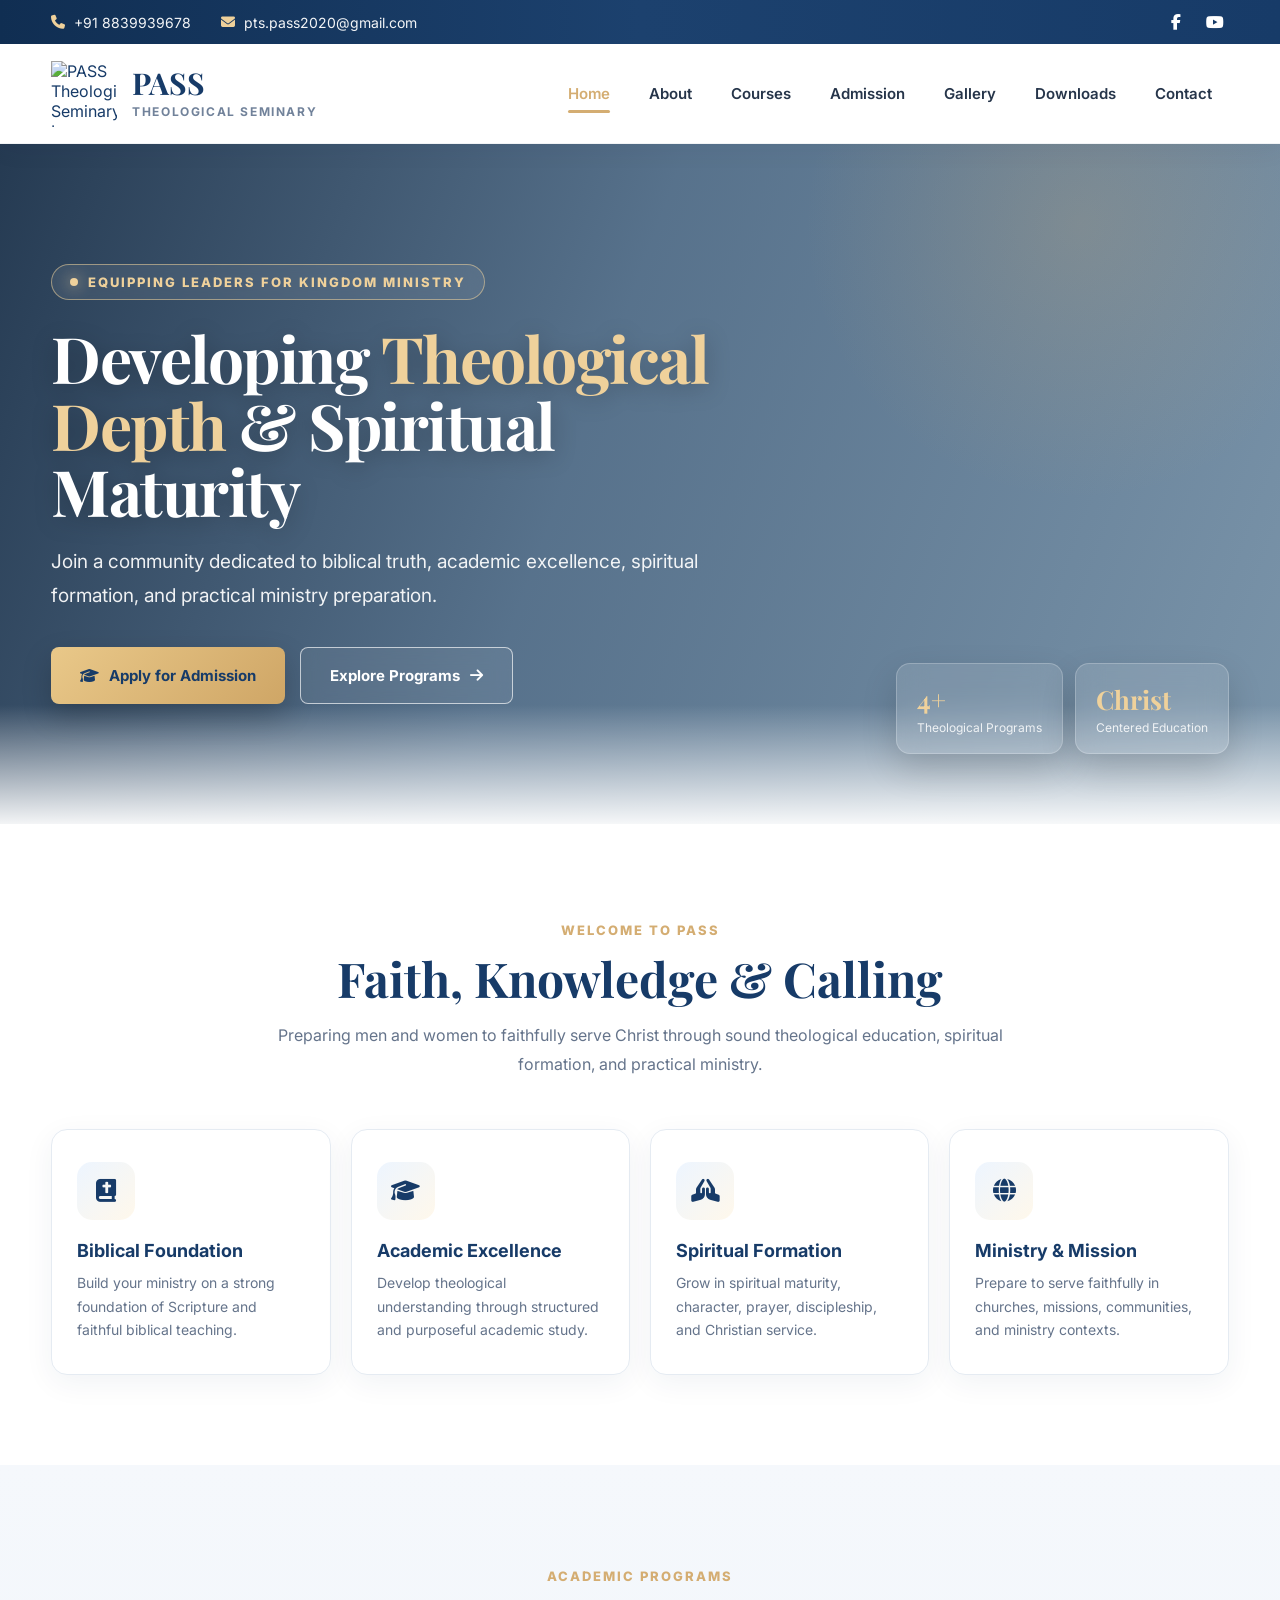
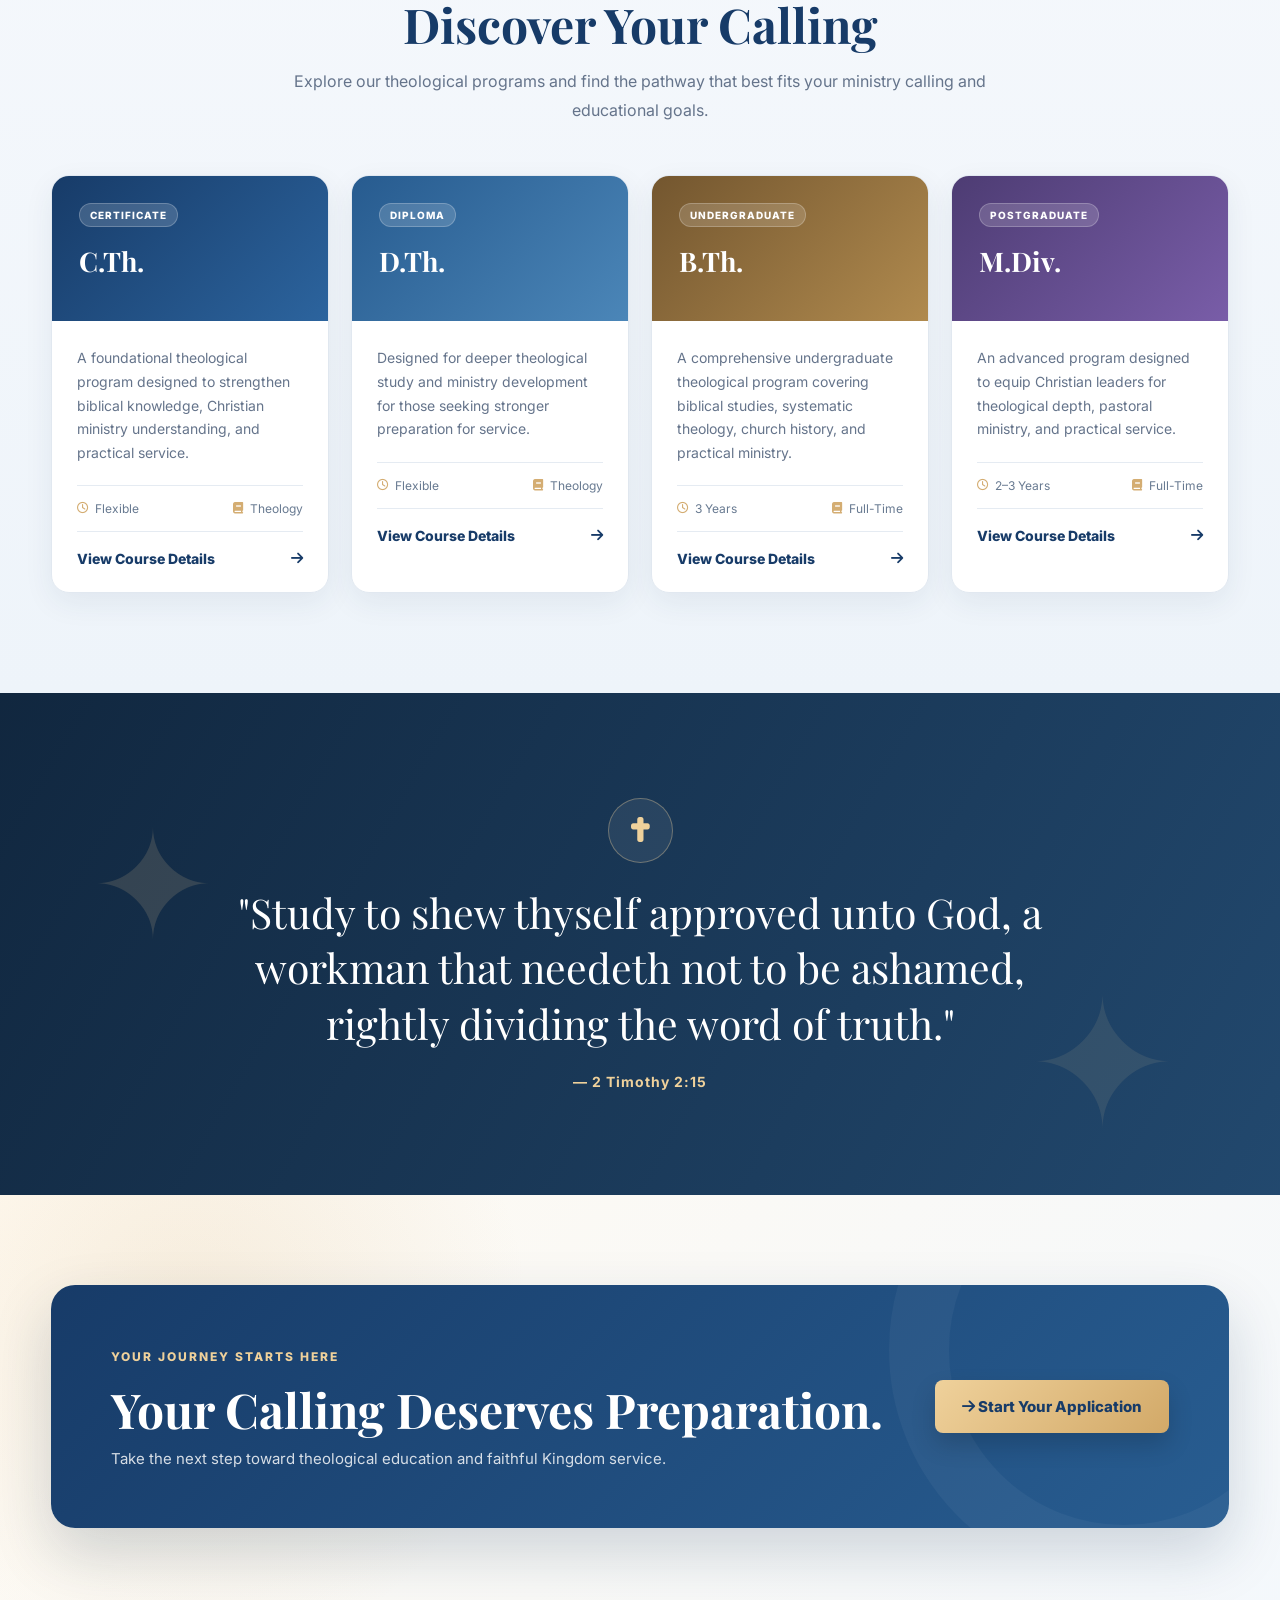
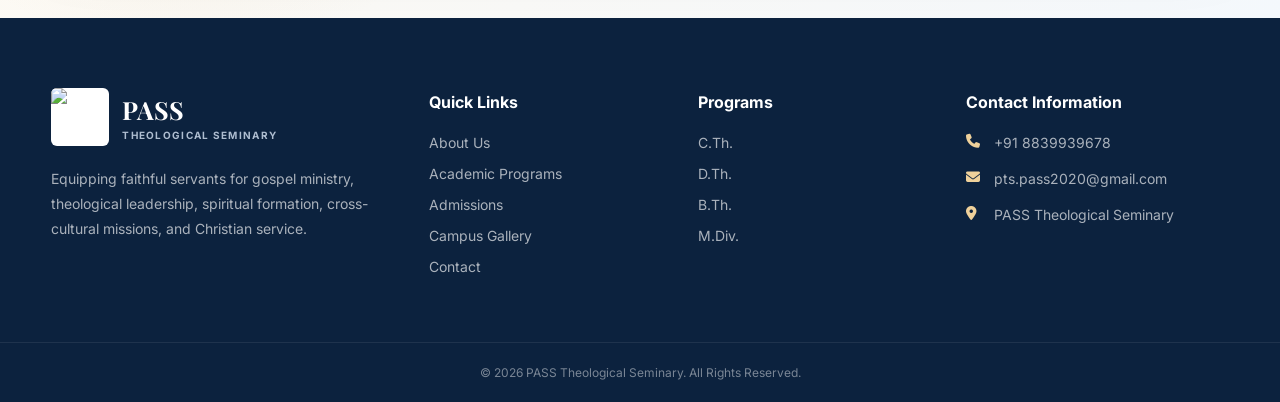
==== index.html @ 5b088f4e "Update print statement from 'Hello' to 'Goodbye'" ====
<!DOCTYPE html>
<html lang="en">
<head>
    <meta charset="UTF-8">
    <meta name="viewport" content="width=device-width, initial-scale=1.0">

    <title>PASS Theological Seminary | Equipping Leaders for Kingdom Ministry</title>

    <meta name="description"
          content="PASS Theological Seminary - Equipping faithful servants for gospel ministry, theological leadership, missions, and spiritual formation.">

    <!-- Google Fonts -->
    <link rel="preconnect" href="https://fonts.googleapis.com">
    <link rel="preconnect" href="https://fonts.gstatic.com" crossorigin>

    <link href="https://fonts.googleapis.com/css2?family=Inter:wght@300;400;500;600;700;800&family=Playfair+Display:wght@500;600;700&display=swap"
          rel="stylesheet">

    <!-- Font Awesome -->
    <link rel="stylesheet"
          href="https://cdnjs.cloudflare.com/ajax/libs/font-awesome/6.5.2/css/all.min.css">

    <!-- AOS -->
    <link rel="stylesheet"
          href="https://unpkg.com/aos@2.3.1/dist/aos.css">

    <!-- Existing CSS -->
    <link rel="stylesheet" href="css/style.css">

    <style>

        /* =========================================================
           PASS THEOLOGICAL SEMINARY
           MODERN HOMEPAGE
        ========================================================= */

        :root {
            --navy: #173b68;
            --navy-dark: #0b2342;
            --blue: #245b96;
            --blue-light: #4d8fd1;
            --gold: #d4ad72;
            --gold-light: #efd19b;
            --cream: #fffaf1;
            --white: #ffffff;
            --text: #24344d;
            --muted: #65748b;
            --light: #f5f8fc;
            --border: #e5ebf2;
            --shadow: 0 15px 45px rgba(18, 45, 76, 0.10);
            --transition: all 0.35s ease;
        }

        * {
            box-sizing: border-box;
        }

        html {
            scroll-behavior: smooth;
        }

        body {
            margin: 0;
            font-family: 'Inter', sans-serif;
            color: var(--text);
            background: #ffffff;
            overflow-x: hidden;
        }

        a {
            text-decoration: none;
        }

        img {
            max-width: 100%;
        }

        /* =========================================================
           TOP BAR
        ========================================================= */

        .pass-topbar {
            background:
                linear-gradient(90deg,
                    #102e52,
                    #1c416e,
                    #173b68);
            color: white;
            min-height: 44px;
            display: flex;
            align-items: center;
            position: relative;
            z-index: 1001;
        }

        .pass-topbar-inner {
            max-width: 1380px;
            width: 92%;
            margin: auto;
            display: flex;
            align-items: center;
            justify-content: space-between;
        }

        .pass-contact-info {
            display: flex;
            align-items: center;
            gap: 30px;
            font-size: 14px;
        }

        .pass-contact-item {
            display: flex;
            align-items: center;
            gap: 9px;
            color: rgba(255,255,255,0.95);
        }

        .pass-contact-item i {
            color: var(--gold-light);
        }

        .pass-top-social {
            display: flex;
            gap: 12px;
        }

        .pass-top-social a {
            width: 27px;
            height: 27px;
            display: flex;
            align-items: center;
            justify-content: center;
            color: white;
            border-radius: 50%;
            transition: var(--transition);
        }

        .pass-top-social a:hover {
            background: rgba(255,255,255,0.15);
            color: var(--gold-light);
            transform: translateY(-2px);
        }

        /* =========================================================
           MAIN HEADER
        ========================================================= */

        .pass-header {
            height: 100px;
            background: rgba(255,255,255,0.97);
            position: sticky;
            top: 0;
            z-index: 1000;
            border-bottom: 1px solid rgba(20,50,80,0.06);
            box-shadow: 0 5px 25px rgba(20,40,70,0.06);
            backdrop-filter: blur(15px);
        }

        .pass-header-inner {
            max-width: 1380px;
            width: 92%;
            height: 100%;
            margin: auto;

            display: flex;
            align-items: center;
            justify-content: space-between;
        }

        /* LOGO */

        .pass-logo {
            display: flex;
            align-items: center;
            gap: 15px;
            color: var(--navy);
        }

        .pass-logo-img {
            width: 66px;
            height: 66px;
            object-fit: contain;
        }

        .pass-logo-text {
            display: flex;
            flex-direction: column;
        }

        .pass-brand {
            font-family: 'Playfair Display', serif;
            font-size: 30px;
            font-weight: 700;
            line-height: 1;
            color: var(--navy);
        }

        .pass-brand-sub {
            margin-top: 6px;
            font-size: 12px;
            font-weight: 700;
            letter-spacing: 1.6px;
            color: #71829a;
            text-transform: uppercase;
        }

        /* NAVIGATION */

        .pass-nav ul {
            list-style: none;
            padding: 0;
            margin: 0;

            display: flex;
            align-items: center;
            gap: 5px;
        }

        .pass-nav a {
            position: relative;
            display: inline-flex;
            align-items: center;
            padding: 14px 17px;

            color: #26354a;
            font-size: 15px;
            font-weight: 600;

            transition: var(--transition);
        }

        .pass-nav a::after {
            content: "";
            position: absolute;
            bottom: 4px;
            left: 17px;
            width: 0;
            height: 3px;
            border-radius: 5px;
            background: var(--gold);
            transition: var(--transition);
        }

        .pass-nav a:hover {
            color: var(--navy);
        }

        .pass-nav a:hover::after,
        .pass-nav a.active::after {
            width: calc(100% - 34px);
        }

        .pass-nav a.active {
            color: var(--gold);
        }

        /* Mobile Menu */

        .pass-menu-toggle {
            display: none;
            border: none;
            background: var(--navy);
            color: white;

            width: 44px;
            height: 44px;
            border-radius: 10px;

            font-size: 20px;
            cursor: pointer;
        }

        /* =========================================================
           HERO
        ========================================================= */

        .pass-hero {
            min-height: 680px;
            position: relative;
            overflow: hidden;

            background-image:
                linear-gradient(
                    110deg,
                    rgba(7,31,58,0.88) 0%,
                    rgba(16,54,91,0.70) 45%,
                    rgba(19,65,103,0.56) 100%
                ),
                url("https://images.unsplash.com/photo-1541339907198-e08756dedf3f?auto=format&fit=crop&w=2200&q=85");

            background-size: cover;
            background-position: center;
        }

        .pass-hero::before {
            content: "";
            position: absolute;
            width: 600px;
            height: 600px;
            border-radius: 50%;

            background:
                radial-gradient(
                    circle,
                    rgba(212,173,114,0.20),
                    transparent 65%
                );

            top: -220px;
            right: -100px;
            pointer-events: none;
        }

        .pass-hero::after {
            content: "";
            position: absolute;
            bottom: -1px;
            left: 0;
            width: 100%;
            height: 120px;

            background:
                linear-gradient(
                    to bottom,
                    transparent,
                    rgba(255,255,255,0.95)
                );

            pointer-events: none;
        }

        .pass-hero-inner {
            position: relative;
            z-index: 2;

            max-width: 1380px;
            width: 92%;
            min-height: 680px;
            margin: auto;

            display: flex;
            align-items: center;
        }

        .pass-hero-content {
            width: 720px;
            padding: 70px 0;
        }

        .pass-eyebrow {
            display: inline-flex;
            align-items: center;
            gap: 10px;

            padding: 9px 18px;

            border: 1px solid rgba(239,209,155,0.55);
            background: rgba(255,255,255,0.08);

            border-radius: 40px;

            color: var(--gold-light);
            font-size: 13px;
            font-weight: 800;
            letter-spacing: 2px;
            text-transform: uppercase;

            backdrop-filter: blur(10px);
        }

        .pass-eyebrow::before {
            content: "";
            width: 8px;
            height: 8px;
            border-radius: 50%;
            background: var(--gold-light);
            box-shadow: 0 0 15px var(--gold-light);
        }

        .pass-hero h1 {
            margin: 25px 0 20px;

            color: white;

            font-family: 'Playfair Display', serif;
            font-size: clamp(45px, 5vw, 76px);
            line-height: 1.04;
            font-weight: 700;

            letter-spacing: -1.5px;

            text-shadow:
                0 5px 25px rgba(0,0,0,0.25);
        }

        .pass-hero h1 span {
            color: var(--gold-light);
        }

        .pass-hero-description {
            max-width: 700px;

            color: rgba(255,255,255,0.92);
            font-size: 19px;
            line-height: 1.8;

            margin-bottom: 34px;
        }

        .pass-hero-buttons {
            display: flex;
            gap: 15px;
            flex-wrap: wrap;
        }

        .pass-btn {
            min-height: 57px;
            padding: 0 29px;

            display: inline-flex;
            align-items: center;
            justify-content: center;
            gap: 10px;

            border-radius: 8px;

            font-size: 15px;
            font-weight: 700;

            transition: var(--transition);
            cursor: pointer;
        }

        .pass-btn-primary {
            color: #173b68;
            background:
                linear-gradient(
                    135deg,
                    #e9c889,
                    #cfa666
                );

            box-shadow:
                0 12px 30px rgba(0,0,0,0.20);
        }

        .pass-btn-primary:hover {
            transform: translateY(-4px);
            box-shadow:
                0 17px 35px rgba(0,0,0,0.27);
        }

        .pass-btn-outline {
            color: white;
            border: 1px solid rgba(255,255,255,0.65);
            background: rgba(255,255,255,0.07);
            backdrop-filter: blur(10px);
        }

        .pass-btn-outline:hover {
            background: white;
            color: var(--navy);
            transform: translateY(-4px);
        }

        /* Floating Hero Info */

        .pass-hero-info {
            position: absolute;
            right: 0;
            bottom: 70px;

            display: flex;
            gap: 12px;
        }

        .pass-hero-stat {
            min-width: 150px;
            padding: 18px 20px;

            background: rgba(255,255,255,0.12);
            border: 1px solid rgba(255,255,255,0.22);
            border-radius: 14px;

            backdrop-filter: blur(14px);
            color: white;

            box-shadow: 0 15px 35px rgba(0,0,0,0.15);
        }

        .pass-hero-stat strong {
            display: block;
            color: var(--gold-light);
            font-family: 'Playfair Display', serif;
            font-size: 26px;
        }

        .pass-hero-stat span {
            display: block;
            margin-top: 3px;
            font-size: 12px;
            color: rgba(255,255,255,0.85);
        }

        /* =========================================================
           INTRO
        ========================================================= */

        .pass-intro {
            position: relative;
            padding: 95px 0 90px;
            background: white;
        }

        .pass-container {
            width: 92%;
            max-width: 1240px;
            margin: auto;
        }

        .pass-section-heading {
            max-width: 760px;
            margin: 0 auto 50px;
            text-align: center;
        }

        .pass-section-label {
            display: inline-block;

            margin-bottom: 13px;

            color: var(--gold);
            font-size: 13px;
            font-weight: 800;
            letter-spacing: 2px;
            text-transform: uppercase;
        }

        .pass-section-heading h2 {
            margin: 0 0 15px;

            color: var(--navy);

            font-family: 'Playfair Display', serif;
            font-size: clamp(34px, 4vw, 48px);
            line-height: 1.15;
        }

        .pass-section-heading p {
            margin: 0;

            color: var(--muted);
            font-size: 16px;
            line-height: 1.8;
        }

        .pass-intro-grid {
            display: grid;
            grid-template-columns: repeat(4, 1fr);
            gap: 20px;
        }

        .pass-feature-card {
            position: relative;
            overflow: hidden;

            padding: 32px 25px;

            background: white;
            border: 1px solid var(--border);
            border-radius: 16px;

            box-shadow: 0 8px 30px rgba(25,50,80,0.06);

            transition: var(--transition);
        }

        .pass-feature-card::before {
            content: "";
            position: absolute;
            top: 0;
            left: 0;

            width: 100%;
            height: 4px;

            background:
                linear-gradient(
                    90deg,
                    var(--gold),
                    var(--blue-light)
                );

            transform: scaleX(0);
            transform-origin: left;

            transition: var(--transition);
        }

        .pass-feature-card:hover {
            transform: translateY(-8px);
            box-shadow: var(--shadow);
        }

        .pass-feature-card:hover::before {
            transform: scaleX(1);
        }

        .pass-feature-icon {
            width: 58px;
            height: 58px;

            display: flex;
            align-items: center;
            justify-content: center;

            margin-bottom: 20px;

            border-radius: 15px;

            background:
                linear-gradient(
                    135deg,
                    #edf5ff,
                    #fff8eb
                );

            color: var(--navy);
            font-size: 23px;
        }

        .pass-feature-card h3 {
            margin: 0 0 10px;

            color: var(--navy);
            font-size: 18px;
        }

        .pass-feature-card p {
            margin: 0;

            color: var(--muted);
            font-size: 14px;
            line-height: 1.7;
        }

        /* =========================================================
           PROGRAMS
        ========================================================= */

        .pass-programs {
            padding: 100px 0;
            background:
                linear-gradient(
                    180deg,
                    #f5f8fc,
                    #eef4fa
                );
        }

        .pass-program-grid {
            display: grid;
            grid-template-columns: repeat(4, 1fr);
            gap: 22px;
        }

        .pass-program-card {
            background: white;
            border-radius: 18px;
            overflow: hidden;

            border: 1px solid #e1e8f0;

            box-shadow: 0 10px 30px rgba(25,50,80,0.07);

            transition: var(--transition);
        }

        .pass-program-card:hover {
            transform: translateY(-9px);
            box-shadow: 0 20px 45px rgba(25,50,80,0.13);
        }

        .pass-program-top {
            min-height: 145px;
            padding: 27px;

            position: relative;

            background:
                linear-gradient(
                    135deg,
                    #173b68,
                    #2c649e
                );

            color: white;
        }

        .pass-program-card:nth-child(2) .pass-program-top {
            background:
                linear-gradient(
                    135deg,
                    #275b8f,
                    #4b86b8
                );
        }

        .pass-program-card:nth-child(3) .pass-program-top {
            background:
                linear-gradient(
                    135deg,
                    #73562f,
                    #b08a4e
                );
        }

        .pass-program-card:nth-child(4) .pass-program-top {
            background:
                linear-gradient(
                    135deg,
                    #4d3c73,
                    #795da8
                );
        }

        .pass-program-badge {
            display: inline-block;

            padding: 5px 10px;

            border-radius: 20px;

            background: rgba(255,255,255,0.16);
            border: 1px solid rgba(255,255,255,0.22);

            font-size: 10px;
            font-weight: 800;
            letter-spacing: 1px;
            text-transform: uppercase;
        }

        .pass-program-top h3 {
            margin: 16px 0 0;

            color: white;
            font-family: 'Playfair Display', serif;
            font-size: 27px;
        }

        .pass-program-content {
            padding: 25px;
        }

        .pass-program-content p {
            min-height: 96px;

            margin: 0 0 20px;

            color: var(--muted);
            font-size: 14px;
            line-height: 1.7;
        }

        .pass-program-meta {
            display: flex;
            justify-content: space-between;

            padding: 15px 0;

            border-top: 1px solid var(--border);
            border-bottom: 1px solid var(--border);

            color: #687a91;
            font-size: 12px;
        }

        .pass-program-meta span {
            display: flex;
            align-items: center;
            gap: 6px;
        }

        .pass-program-meta i {
            color: var(--gold);
        }

        .pass-program-link {
            display: flex;
            align-items: center;
            justify-content: space-between;

            margin-top: 18px;

            color: var(--navy);
            font-size: 14px;
            font-weight: 800;

            transition: var(--transition);
        }

        .pass-program-link i {
            transition: var(--transition);
        }

        .pass-program-link:hover {
            color: var(--gold);
        }

        .pass-program-link:hover i {
            transform: translateX(5px);
        }

        /* =========================================================
           VERSE / MISSION
        ========================================================= */

        .pass-verse {
            position: relative;
            padding: 105px 0;

            background:
                linear-gradient(
                    120deg,
                    rgba(7,30,55,0.96),
                    rgba(20,61,101,0.94)
                );
            overflow: hidden;
        }

        .pass-verse::before {
            content: "✦";

            position: absolute;
            left: 7%;
            top: 20%;

            color: rgba(239,209,155,0.15);
            font-size: 150px;
        }

        .pass-verse::after {
            content: "✦";

            position: absolute;
            right: 8%;
            bottom: 5%;

            color: rgba(239,209,155,0.10);
            font-size: 180px;
        }

        .pass-verse-content {
            position: relative;
            z-index: 2;

            max-width: 900px;
            margin: auto;

            text-align: center;
        }

        .pass-verse-icon {
            width: 65px;
            height: 65px;

            margin: 0 auto 22px;

            display: flex;
            align-items: center;
            justify-content: center;

            border-radius: 50%;

            color: var(--gold-light);
            border: 1px solid rgba(239,209,155,0.35);
            background: rgba(255,255,255,0.07);

            font-size: 25px;
        }

        .pass-verse blockquote {
            margin: 0;

            color: white;

            font-family: 'Playfair Display', serif;
            font-size: clamp(27px, 3.2vw, 43px);
            line-height: 1.35;
        }

        .pass-verse cite {
            display: block;

            margin-top: 22px;

            color: var(--gold-light);
            font-size: 14px;
            font-style: normal;
            font-weight: 700;
            letter-spacing: 1px;
        }

        /* =========================================================
           CALL TO ACTION
        ========================================================= */

        .pass-cta {
            padding: 90px 0;

            background:
                radial-gradient(
                    circle at 15% 30%,
                    rgba(212,173,114,0.18),
                    transparent 30%
                ),
                linear-gradient(
                    135deg,
                    #fffaf1,
                    #f4f8fc
                );
        }

        .pass-cta-box {
            position: relative;
            overflow: hidden;

            padding: 60px;

            display: flex;
            align-items: center;
            justify-content: space-between;
            gap: 40px;

            border-radius: 24px;

            background:
                linear-gradient(
                    135deg,
                    #173b68,
                    #285d91
                );

            box-shadow:
                0 25px 60px rgba(17,50,85,0.18);
        }

        .pass-cta-box::after {
            content: "";
            position: absolute;

            width: 350px;
            height: 350px;

            border-radius: 50%;

            right: -130px;
            top: -170px;

            border: 60px solid rgba(255,255,255,0.04);
        }

        .pass-cta-text {
            position: relative;
            z-index: 2;
        }

        .pass-cta-text small {
            color: var(--gold-light);
            font-size: 12px;
            font-weight: 800;
            letter-spacing: 2px;
            text-transform: uppercase;
        }

        .pass-cta-text h2 {
            margin: 12px 0 8px;

            color: white;

            font-family: 'Playfair Display', serif;
            font-size: clamp(32px, 4vw, 48px);
        }

        .pass-cta-text p {
            margin: 0;

            color: rgba(255,255,255,0.82);
            font-size: 15px;
        }

        .pass-cta-button {
            position: relative;
            z-index: 2;
            flex-shrink: 0;

            padding: 17px 27px;

            color: var(--navy);

            background:
                linear-gradient(
                    135deg,
                    #efd19b,
                    #d2a968
                );

            border-radius: 8px;

            font-size: 15px;
            font-weight: 800;

            box-shadow: 0 12px 25px rgba(0,0,0,0.16);

            transition: var(--transition);
        }

        .pass-cta-button:hover {
            transform: translateY(-4px);
        }

        /* =========================================================
           FOOTER
        ========================================================= */

        .pass-footer {
            background: #0c223e;
            color: rgba(255,255,255,0.72);
            padding-top: 70px;
        }

        .pass-footer-grid {
            display: grid;
            grid-template-columns: 1.5fr 1fr 1fr 1.2fr;
            gap: 50px;
            padding-bottom: 55px;
        }

        .pass-footer-logo {
            display: flex;
            align-items: center;
            gap: 13px;
            margin-bottom: 20px;
        }

        .pass-footer-logo img {
            width: 58px;
            height: 58px;
            object-fit: contain;
            background: white;
            border-radius: 6px;
        }

        .pass-footer-logo strong {
            display: block;

            color: white;

            font-family: 'Playfair Display', serif;
            font-size: 25px;
        }

        .pass-footer-logo span {
            display: block;

            margin-top: 3px;

            color: #aebdd0;
            font-size: 10px;
            font-weight: 700;
            letter-spacing: 1.3px;
            text-transform: uppercase;
        }

        .pass-footer-description {
            max-width: 390px;

            color: rgba(255,255,255,0.65);
            font-size: 14px;
            line-height: 1.8;
        }

        .pass-footer h3 {
            margin: 4px 0 20px;

            color: white;
            font-size: 16px;
        }

        .pass-footer ul {
            list-style: none;
            padding: 0;
            margin: 0;
        }

        .pass-footer li {
            margin-bottom: 11px;
        }

        .pass-footer a {
            color: rgba(255,255,255,0.65);
            font-size: 14px;
            transition: var(--transition);
        }

        .pass-footer a:hover {
            color: var(--gold-light);
            padding-left: 4px;
        }

        .pass-footer-contact p {
            display: flex;
            gap: 11px;
            margin: 0 0 15px;

            color: rgba(255,255,255,0.65);
            font-size: 14px;
            line-height: 1.5;
        }

        .pass-footer-contact i {
            width: 17px;
            color: var(--gold-light);
            margin-top: 2px;
        }

        .pass-footer-bottom {
            border-top: 1px solid rgba(255,255,255,0.08);

            padding: 22px 0;

            text-align: center;

            color: rgba(255,255,255,0.45);
            font-size: 12px;
        }

        /* =========================================================
           SCROLL TO TOP
        ========================================================= */

        .pass-scroll-top {
            position: fixed;

            right: 22px;
            bottom: 22px;

            width: 45px;
            height: 45px;

            border: none;
            border-radius: 50%;

            display: flex;
            align-items: center;
            justify-content: center;

            background: var(--navy);
            color: white;

            box-shadow: 0 10px 25px rgba(0,0,0,0.18);

            cursor: pointer;

            opacity: 0;
            visibility: hidden;

            transition: var(--transition);

            z-index: 999;
        }

        .pass-scroll-top.show {
            opacity: 1;
            visibility: visible;
        }

        .pass-scroll-top:hover {
            background: var(--gold);
            color: var(--navy);
            transform: translateY(-3px);
        }

        /* =========================================================
           RESPONSIVE
        ========================================================= */

        @media (max-width: 1100px) {

            .pass-nav a {
                padding-left: 10px;
                padding-right: 10px;
            }

            .pass-intro-grid,
            .pass-program-grid {
                grid-template-columns: repeat(2, 1fr);
            }

            .pass-hero-info {
                display: none;
            }

            .pass-footer-grid {
                grid-template-columns: repeat(2, 1fr);
            }
        }

        @media (max-width: 850px) {

            .pass-topbar {
                min-height: 38px;
            }

            .pass-contact-info {
                gap: 12px;
                font-size: 11px;
            }

            .pass-top-social {
                display: none;
            }

            .pass-header {
                height: 78px;
            }

            .pass-logo-img {
                width: 53px;
                height: 53px;
            }

            .pass-brand {
                font-size: 24px;
            }

            .pass-brand-sub {
                font-size: 9px;
                letter-spacing: 1px;
            }

            .pass-menu-toggle {
                display: flex;
                align-items: center;
                justify-content: center;
            }

            .pass-nav {
                position: absolute;
                left: 0;
                right: 0;
                top: 78px;

                background: white;

                box-shadow: 0 15px 30px rgba(0,0,0,0.10);

                display: none;
            }

            .pass-nav.open {
                display: block;
            }

            .pass-nav ul {
                flex-direction: column;
                align-items: stretch;
                padding: 10px 20px 20px;
            }

            .pass-nav a {
                display: block;
                padding: 14px;
                border-bottom: 1px solid #edf1f5;
            }

            .pass-nav a::after {
                display: none;
            }

            .pass-hero {
                min-height: 680px;
                background-position: 60% center;
            }

            .pass-hero-inner {
                min-height: 680px;
            }

            .pass-hero-content {
                width: 100%;
                padding-top: 55px;
            }

            .pass-hero h1 {
                font-size: clamp(42px, 10vw, 60px);
            }

            .pass-hero-description {
                font-size: 16px;
            }

            .pass-cta-box {
                flex-direction: column;
                align-items: flex-start;
                padding: 40px 30px;
            }
        }

        @media (max-width: 600px) {

            .pass-contact-info {
                justify-content: center;
                width: 100%;
            }

            .pass-contact-item:nth-child(2) {
                display: none;
            }

            .pass-header-inner {
                width: 90%;
            }

            .pass-logo {
                gap: 9px;
            }

            .pass-logo-img {
                width: 48px;
                height: 48px;
            }

            .pass-brand {
                font-size: 22px;
            }

            .pass-brand-sub {
                font-size: 8px;
            }

            .pass-hero {
                min-height: 700px;
            }

            .pass-hero-inner {
                min-height: 700px;
            }

            .pass-eyebrow {
                font-size: 10px;
                letter-spacing: 1.3px;
            }

            .pass-hero h1 {
                font-size: 43px;
                letter-spacing: -0.5px;
            }

            .pass-hero-description {
                font-size: 15px;
                line-height: 1.7;
            }

            .pass-hero-buttons {
                flex-direction: column;
                align-items: stretch;
            }

            .pass-btn {
                width: 100%;
            }

            .pass-intro,
            .pass-programs {
                padding: 70px 0;
            }

            .pass-intro-grid,
            .pass-program-grid {
                grid-template-columns: 1fr;
            }

            .pass-feature-card {
                padding: 27px 22px;
            }

            .pass-program-content p {
                min-height: auto;
            }

            .pass-verse {
                padding: 75px 0;
            }

            .pass-verse blockquote {
                font-size: 28px;
            }

            .pass-cta {
                padding: 60px 0;
            }

            .pass-footer {
                padding-top: 55px;
            }

            .pass-footer-grid {
                grid-template-columns: 1fr;
                gap: 35px;
            }

            .pass-footer-bottom {
                padding-left: 20px;
                padding-right: 20px;
            }
        }

    </style>
</head>

<body>

    <!-- =========================================================
         TOP CONTACT BAR
    ========================================================= -->

    <div class="pass-topbar">

        <div class="pass-topbar-inner">

            <div class="pass-contact-info">

                <div class="pass-contact-item">
                    <i class="fas fa-phone"></i>
                    <span>+91 8839939678</span>
                </div>

                <div class="pass-contact-item">
                    <i class="fas fa-envelope"></i>
                    <span>pts.pass2020@gmail.com</span>
                </div>

            </div>

            <div class="pass-top-social">

                <a href="#" aria-label="Facebook">
                    <i class="fab fa-facebook-f"></i>
                </a>

                <a href="#" aria-label="YouTube">
                    <i class="fab fa-youtube"></i>
                </a>

            </div>

        </div>

    </div>


    <!-- =========================================================
         HEADER
    ========================================================= -->

    <header class="pass-header">

        <div class="pass-header-inner">

            <a href="index.html" class="pass-logo">

                <img src="images/logo.png"
                     alt="PASS Theological Seminary Logo"
                     class="pass-logo-img">

                <div class="pass-logo-text">

                    <span class="pass-brand">
                        PASS
                    </span>

                    <span class="pass-brand-sub">
                        Theological Seminary
                    </span>

                </div>

            </a>


            <button class="pass-menu-toggle"
                    id="passMenuToggle"
                    aria-label="Open navigation menu">

                <i class="fas fa-bars"></i>

            </button>


            <nav class="pass-nav" id="passNav">

                <ul>

                    <li>
                        <a href="index.html" class="active">
                            Home
                        </a>
                    </li>

                    <li>
                        <a href="about.html">
                            About
                        </a>
                    </li>

                    <li>
                        <a href="courses.html">
                            Courses
                        </a>
                    </li>

                    <li>
                        <a href="admission.html">
                            Admission
                        </a>
                    </li>

                    <li>
                        <a href="gallery.html">
                            Gallery
                        </a>
                    </li>

                    <li>
                        <a href="downloads.html">
                            Downloads
                        </a>
                    </li>

                    <li>
                        <a href="contact.html">
                            Contact
                        </a>
                    </li>

                </ul>

            </nav>

        </div>

    </header>


    <!-- =========================================================
         HERO
    ========================================================= -->

    <section class="pass-hero">

        <div class="pass-hero-inner">

            <div class="pass-hero-content"
                 data-aos="fade-up"
                 data-aos-duration="900">

                <div class="pass-eyebrow">
                    Equipping Leaders for Kingdom Ministry
                </div>

                <h1>
                    Developing
                    <span>Theological Depth</span>
                    &amp;
                    Spiritual Maturity
                </h1>

                <p class="pass-hero-description">

                    Join a community dedicated to biblical truth,
                    academic excellence, spiritual formation,
                    and practical ministry preparation.

                </p>

                <div class="pass-hero-buttons">

                    <a href="admission.html"
                       class="pass-btn pass-btn-primary">

                        <i class="fas fa-graduation-cap"></i>

                        Apply for Admission

                    </a>


                    <a href="courses.html"
                       class="pass-btn pass-btn-outline">

                        Explore Programs

                        <i class="fas fa-arrow-right"></i>

                    </a>

                </div>

            </div>


            <!-- Hero floating information -->

            <div class="pass-hero-info">

                <div class="pass-hero-stat">

                    <strong>4+</strong>

                    <span>
                        Theological Programs
                    </span>

                </div>

                <div class="pass-hero-stat">

                    <strong>Christ</strong>

                    <span>
                        Centered Education
                    </span>

                </div>

            </div>

        </div>

    </section>


    <!-- =========================================================
         WELCOME / FEATURES
    ========================================================= -->

    <section class="pass-intro">

        <div class="pass-container">

            <div class="pass-section-heading"
                 data-aos="fade-up">

                <span class="pass-section-label">
                    Welcome to PASS
                </span>

                <h2>
                    Faith, Knowledge &amp; Calling
                </h2>

                <p>
                    Preparing men and women to faithfully serve Christ
                    through sound theological education, spiritual
                    formation, and practical ministry.
                </p>

            </div>


            <div class="pass-intro-grid">


                <!-- Feature 1 -->

                <div class="pass-feature-card"
                     data-aos="fade-up"
                     data-aos-delay="50">

                    <div class="pass-feature-icon">
                        <i class="fas fa-book-bible"></i>
                    </div>

                    <h3>
                        Biblical Foundation
                    </h3>

                    <p>
                        Build your ministry on a strong foundation
                        of Scripture and faithful biblical teaching.
                    </p>

                </div>


                <!-- Feature 2 -->

                <div class="pass-feature-card"
                     data-aos="fade-up"
                     data-aos-delay="100">

                    <div class="pass-feature-icon">
                        <i class="fas fa-graduation-cap"></i>
                    </div>

                    <h3>
                        Academic Excellence
                    </h3>

                    <p>
                        Develop theological understanding through
                        structured and purposeful academic study.
                    </p>

                </div>


                <!-- Feature 3 -->

                <div class="pass-feature-card"
                     data-aos="fade-up"
                     data-aos-delay="150">

                    <div class="pass-feature-icon">
                        <i class="fas fa-hands-praying"></i>
                    </div>

                    <h3>
                        Spiritual Formation
                    </h3>

                    <p>
                        Grow in spiritual maturity, character,
                        prayer, discipleship, and Christian service.
                    </p>

                </div>


                <!-- Feature 4 -->

                <div class="pass-feature-card"
                     data-aos="fade-up"
                     data-aos-delay="200">

                    <div class="pass-feature-icon">
                        <i class="fas fa-globe"></i>
                    </div>

                    <h3>
                        Ministry &amp; Mission
                    </h3>

                    <p>
                        Prepare to serve faithfully in churches,
                        missions, communities, and ministry contexts.
                    </p>

                </div>

            </div>

        </div>

    </section>


    <!-- =========================================================
         PROGRAMS
    ========================================================= -->

    <section class="pass-programs">

        <div class="pass-container">

            <div class="pass-section-heading"
                 data-aos="fade-up">

                <span class="pass-section-label">
                    Academic Programs
                </span>

                <h2>
                    Discover Your Calling
                </h2>

                <p>
                    Explore our theological programs and find the
                    pathway that best fits your ministry calling
                    and educational goals.
                </p>

            </div>


            <div class="pass-program-grid">


                <!-- C.Th -->

                <article class="pass-program-card"
                         data-aos="fade-up"
                         data-aos-delay="50">

                    <div class="pass-program-top">

                        <span class="pass-program-badge">
                            Certificate
                        </span>

                        <h3>
                            C.Th.
                        </h3>

                    </div>

                    <div class="pass-program-content">

                        <p>
                            A foundational theological program
                            designed to strengthen biblical knowledge,
                            Christian ministry understanding,
                            and practical service.
                        </p>

                        <div class="pass-program-meta">

                            <span>
                                <i class="far fa-clock"></i>
                                Flexible
                            </span>

                            <span>
                                <i class="fas fa-book"></i>
                                Theology
                            </span>

                        </div>

                        <a href="courses.html#cth"
                           class="pass-program-link">

                            View Course Details

                            <i class="fas fa-arrow-right"></i>

                        </a>

                    </div>

                </article>


                <!-- D.Th -->

                <article class="pass-program-card"
                         data-aos="fade-up"
                         data-aos-delay="100">

                    <div class="pass-program-top">

                        <span class="pass-program-badge">
                            Diploma
                        </span>

                        <h3>
                            D.Th.
                        </h3>

                    </div>

                    <div class="pass-program-content">

                        <p>
                            Designed for deeper theological study
                            and ministry development for those
                            seeking stronger preparation for service.
                        </p>

                        <div class="pass-program-meta">

                            <span>
                                <i class="far fa-clock"></i>
                                Flexible
                            </span>

                            <span>
                                <i class="fas fa-book"></i>
                                Theology
                            </span>

                        </div>

                        <a href="courses.html#dth"
                           class="pass-program-link">

                            View Course Details

                            <i class="fas fa-arrow-right"></i>

                        </a>

                    </div>

                </article>


                <!-- B.Th -->

                <article class="pass-program-card"
                         data-aos="fade-up"
                         data-aos-delay="150">

                    <div class="pass-program-top">

                        <span class="pass-program-badge">
                            Undergraduate
                        </span>

                        <h3>
                            B.Th.
                        </h3>

                    </div>

                    <div class="pass-program-content">

                        <p>
                            A comprehensive undergraduate theological
                            program covering biblical studies, systematic
                            theology, church history, and practical ministry.
                        </p>

                        <div class="pass-program-meta">

                            <span>
                                <i class="far fa-clock"></i>
                                3 Years
                            </span>

                            <span>
                                <i class="fas fa-book"></i>
                                Full-Time
                            </span>

                        </div>

                        <a href="courses.html#bth"
                           class="pass-program-link">

                            View Course Details

                            <i class="fas fa-arrow-right"></i>

                        </a>

                    </div>

                </article>


                <!-- M.Div -->

                <article class="pass-program-card"
                         data-aos="fade-up"
                         data-aos-delay="200">

                    <div class="pass-program-top">

                        <span class="pass-program-badge">
                            Postgraduate
                        </span>

                        <h3>
                            M.Div.
                        </h3>

                    </div>

                    <div class="pass-program-content">

                        <p>
                            An advanced program designed to equip
                            Christian leaders for theological depth,
                            pastoral ministry, and practical service.
                        </p>

                        <div class="pass-program-meta">

                            <span>
                                <i class="far fa-clock"></i>
                                2–3 Years
                            </span>

                            <span>
                                <i class="fas fa-book"></i>
                                Full-Time
                            </span>

                        </div>

                        <a href="courses.html#mdiv"
                           class="pass-program-link">

                            View Course Details

                            <i class="fas fa-arrow-right"></i>

                        </a>

                    </div>

                </article>

            </div>

        </div>

    </section>


    <!-- =========================================================
         SCRIPTURE SECTION
    ========================================================= -->

    <section class="pass-verse">

        <div class="pass-container">

            <div class="pass-verse-content"
                 data-aos="zoom-in">

                <div class="pass-verse-icon">

                    <i class="fas fa-cross"></i>

                </div>

                <blockquote>
                    "Study to shew thyself approved unto God,
                    a workman that needeth not to be ashamed,
                    rightly dividing the word of truth."
                </blockquote>

                <cite>
                    — 2 Timothy 2:15
                </cite>

            </div>

        </div>

    </section>


    <!-- =========================================================
         ADMISSION CTA
    ========================================================= -->

    <section class="pass-cta">

        <div class="pass-container">

            <div class="pass-cta-box"
                 data-aos="fade-up">

                <div class="pass-cta-text">

                    <small>
                        Your Journey Starts Here
                    </small>

                    <h2>
                        Your Calling Deserves Preparation.
                    </h2>

                    <p>
                        Take the next step toward theological education
                        and faithful Kingdom service.
                    </p>

                </div>

                <a href="admission.html"
                   class="pass-cta-button">

                    <i class="fas fa-arrow-right"></i>

                    Start Your Application

                </a>

            </div>

        </div>

    </section>


    <!-- =========================================================
         FOOTER
    ========================================================= -->

    <footer class="pass-footer">

        <div class="pass-container">

            <div class="pass-footer-grid">


                <!-- About -->

                <div>

                    <div class="pass-footer-logo">

                        <img src="images/logo.png"
                             alt="PASS Logo">

                        <div>

                            <strong>PASS</strong>

                            <span>
                                Theological Seminary
                            </span>

                        </div>

                    </div>

                    <p class="pass-footer-description">

                        Equipping faithful servants for gospel ministry,
                        theological leadership, spiritual formation,
                        cross-cultural missions, and Christian service.

                    </p>

                </div>


                <!-- Quick Links -->

                <div>

                    <h3>
                        Quick Links
                    </h3>

                    <ul>

                        <li>
                            <a href="about.html">
                                About Us
                            </a>
                        </li>

                        <li>
                            <a href="courses.html">
                                Academic Programs
                            </a>
                        </li>

                        <li>
                            <a href="admission.html">
                                Admissions
                            </a>
                        </li>

                        <li>
                            <a href="gallery.html">
                                Campus Gallery
                            </a>
                        </li>

                        <li>
                            <a href="contact.html">
                                Contact
                            </a>
                        </li>

                    </ul>

                </div>


                <!-- Programs -->

                <div>

                    <h3>
                        Programs
                    </h3>

                    <ul>

                        <li>
                            <a href="courses.html#cth">
                                C.Th.
                            </a>
                        </li>

                        <li>
                            <a href="courses.html#dth">
                                D.Th.
                            </a>
                        </li>

                        <li>
                            <a href="courses.html#bth">
                                B.Th.
                            </a>
                        </li>

                        <li>
                            <a href="courses.html#mdiv">
                                M.Div.
                            </a>
                        </li>

                    </ul>

                </div>


                <!-- Contact -->

                <div class="pass-footer-contact">

                    <h3>
                        Contact Information
                    </h3>

                    <p>
                        <i class="fas fa-phone"></i>

                        <span>
                            +91 8839939678
                        </span>
                    </p>

                    <p>
                        <i class="fas fa-envelope"></i>

                        <span>
                            pts.pass2020@gmail.com
                        </span>
                    </p>

                    <p>
                        <i class="fas fa-location-dot"></i>

                        <span>
                            PASS Theological Seminary
                        </span>
                    </p>

                </div>

            </div>

        </div>


        <div class="pass-footer-bottom">

            © 2026 PASS Theological Seminary.
            All Rights Reserved.

        </div>

    </footer>


    <!-- =========================================================
         SCROLL TOP
    ========================================================= -->

    <button class="pass-scroll-top"
            id="passScrollTop"
            aria-label="Scroll to top">

        <i class="fas fa-chevron-up"></i>

    </button>


    <!-- =========================================================
         AOS
    ========================================================= -->

    <script src="https://unpkg.com/aos@2.3.1/dist/aos.js"></script>

    <script>

        AOS.init({
            once: true,
            duration: 700,
            easing: 'ease-out-cubic'
        });

    </script>


    <!-- =========================================================
         MOBILE MENU + SCROLL
    ========================================================= -->

    <script>

        const passMenuToggle =
            document.getElementById('passMenuToggle');

        const passNav =
            document.getElementById('passNav');

        passMenuToggle.addEventListener('click', function () {

            passNav.classList.toggle('open');

            const icon =
                this.querySelector('i');

            if (passNav.classList.contains('open')) {

                icon.classList.remove('fa-bars');
                icon.classList.add('fa-xmark');

            } else {

                icon.classList.remove('fa-xmark');
                icon.classList.add('fa-bars');

            }

        });


        /* Close mobile menu after selecting a link */

        document.querySelectorAll('.pass-nav a').forEach(link => {

            link.addEventListener('click', function () {

                passNav.classList.remove('open');

                const icon =
                    passMenuToggle.querySelector('i');

                icon.classList.remove('fa-xmark');
                icon.classList.add('fa-bars');

            });

        });


        /* Scroll to top */

        const passScrollTop =
            document.getElementById('passScrollTop');

        window.addEventListener('scroll', function () {

            if (window.scrollY > 500) {

                passScrollTop.classList.add('show');

            } else {

                passScrollTop.classList.remove('show');

            }

        });


        passScrollTop.addEventListener('click', function () {

            window.scrollTo({
                top: 0,
                behavior: 'smooth'
            });

        });

    </script>


    <!-- Existing JavaScript -->
    <script src="js/script.js"></script>

</body>
</html>
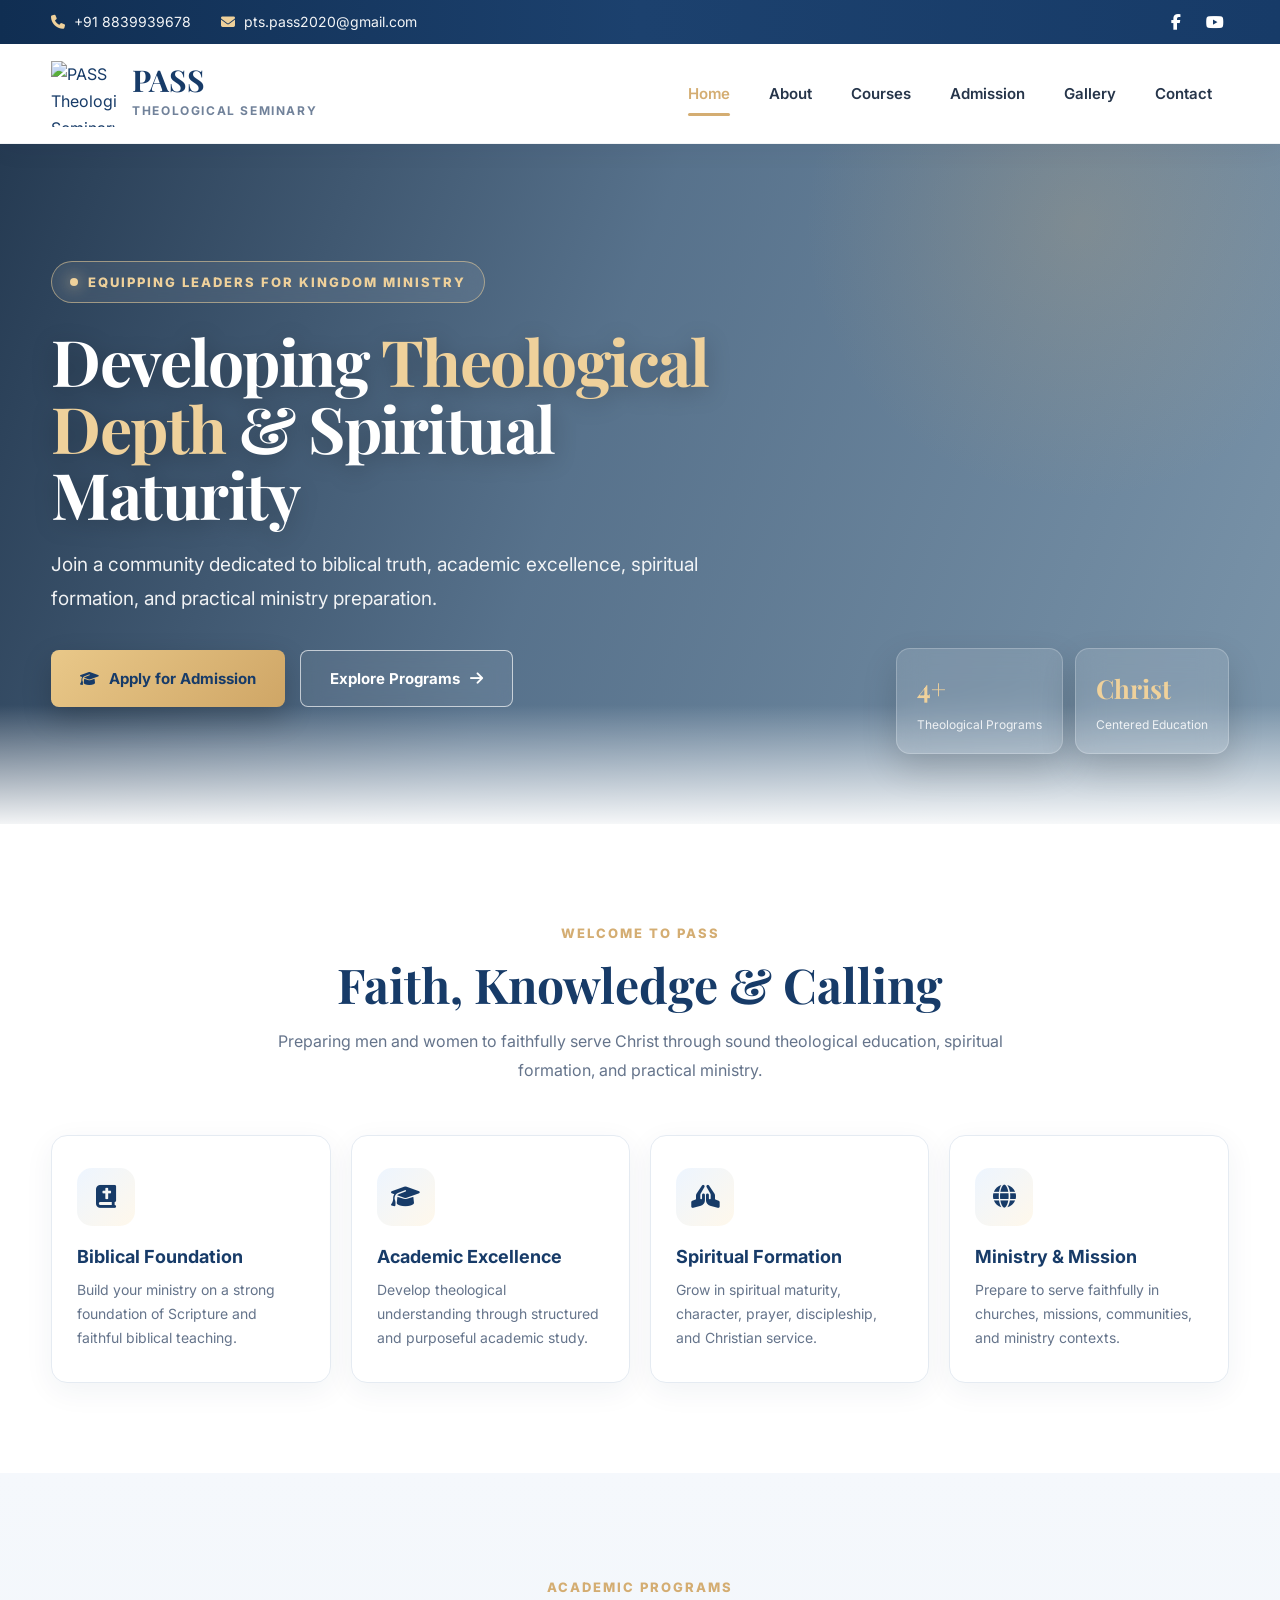
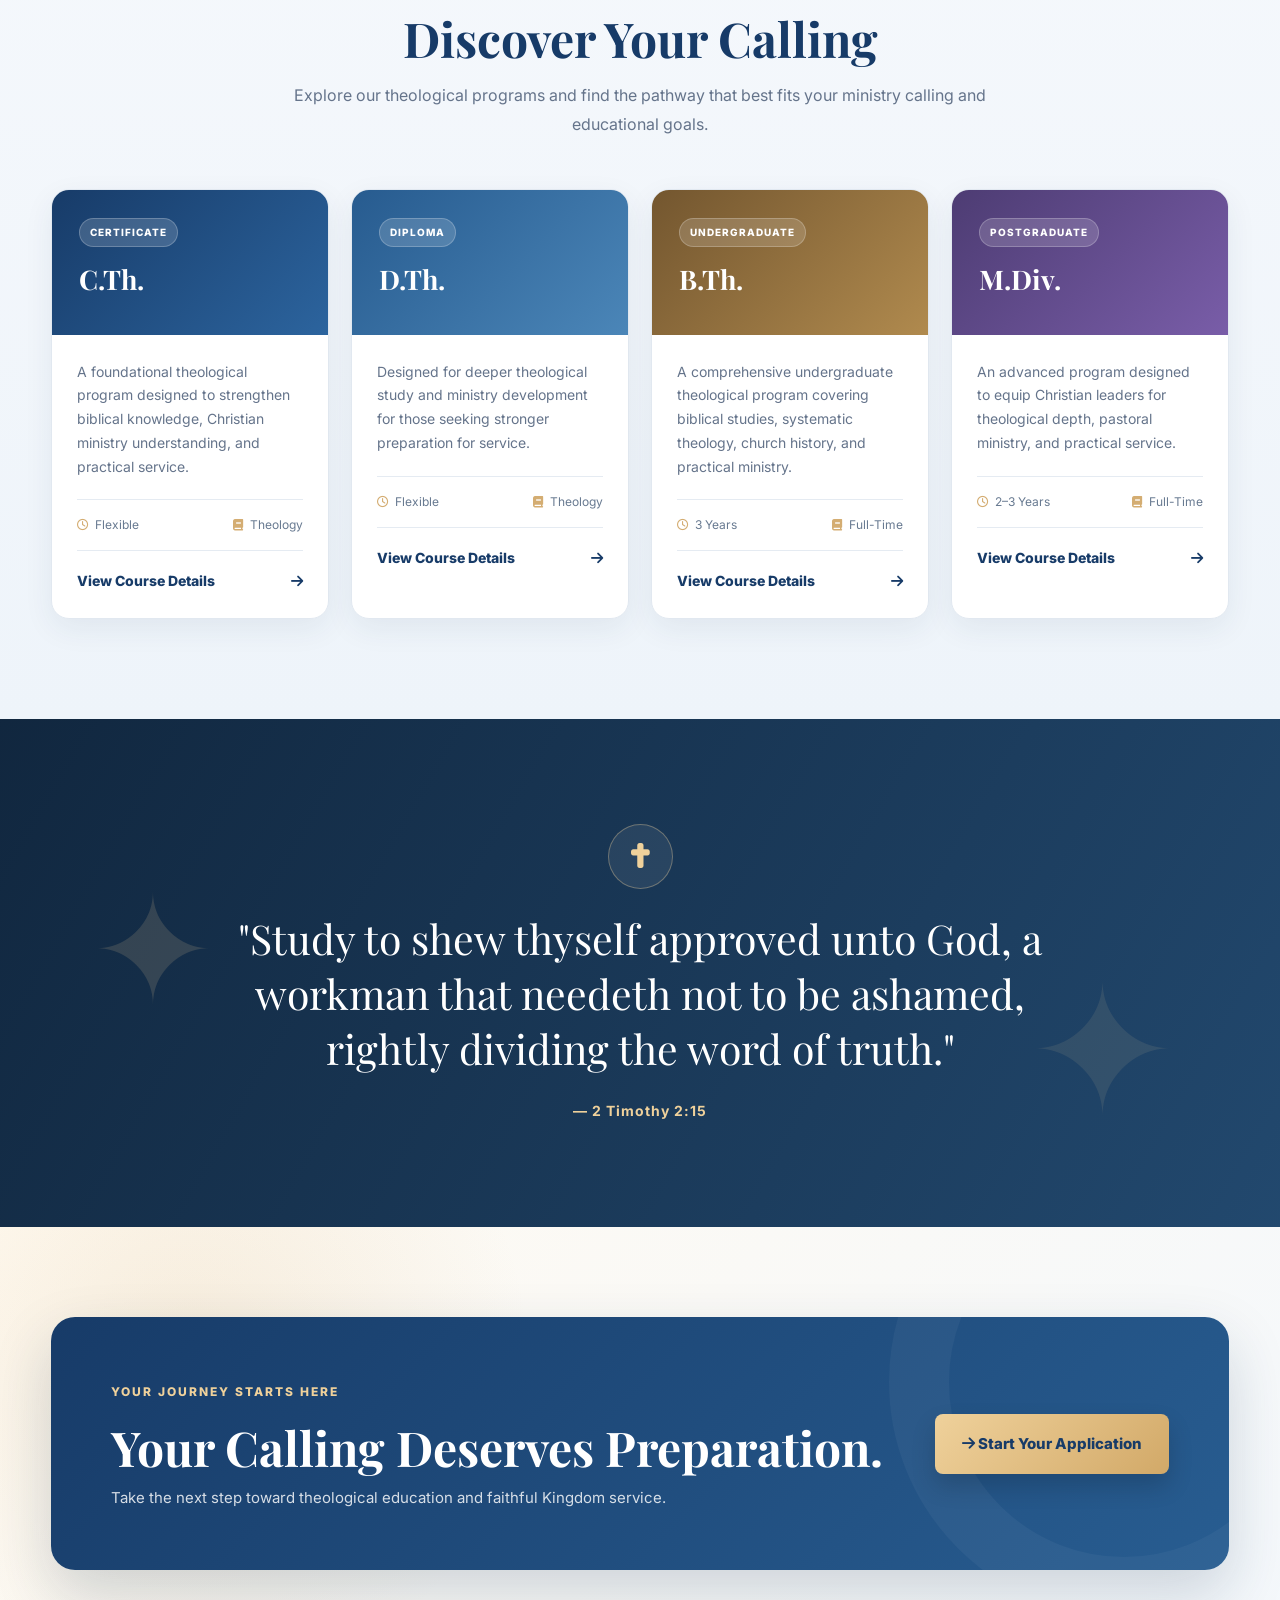
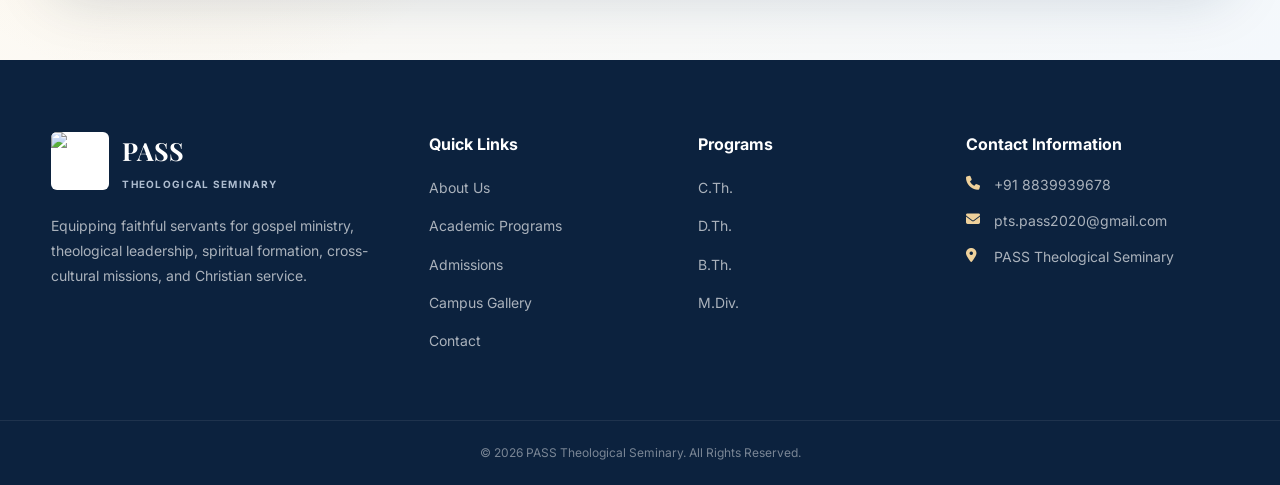
==== commit b580348e: "Update index.html" ====
--- a/index.html
+++ b/index.html
@@ -1533,13 +1533,7 @@
                         </a>
                     </li>
 
-                    <li>
-                        <a href="downloads.html">
-                            Downloads
-                        </a>
-                    </li>
-
-                    <li>
+                     <li>
                         <a href="contact.html">
                             Contact
                         </a>
--- a/css/style.css
+++ b/css/style.css
@@ -0,0 +1,1385 @@
+/* =========================================================
+   PASS THEOLOGICAL SEMINARY
+   FULL MODERN WEBSITE STYLE
+   Navy + Gold + Soft Colour Theme
+   Responsive / Mobile Friendly
+   ========================================================= */
+
+/* =========================
+   GOOGLE FONT FALLBACK
+   ========================= */
+
+:root {
+    --primary-color: #1d3d67;
+    --primary-dark: #122b4d;
+    --primary-light: #315b8f;
+
+    --secondary-color: #d4a85c;
+    --secondary-dark: #b88632;
+    --gold-light: #f4d28a;
+
+    --white: #ffffff;
+    --black: #111827;
+
+    --text-color: #475569;
+    --heading-color: #1d3d67;
+    --muted-color: #718096;
+
+    --light-bg: #f5f8fc;
+    --soft-blue: #edf4fb;
+    --soft-gold: #fff8ea;
+    --border-color: #e2e8f0;
+
+    --success: #2f855a;
+    --danger: #c53030;
+
+    --shadow-sm: 0 4px 15px rgba(29, 61, 103, 0.06);
+    --shadow-md: 0 10px 30px rgba(29, 61, 103, 0.10);
+    --shadow-lg: 0 20px 50px rgba(29, 61, 103, 0.15);
+
+    --radius-sm: 6px;
+    --radius-md: 12px;
+    --radius-lg: 18px;
+
+    --transition: all 0.3s ease;
+}
+
+/* =========================
+   RESET
+   ========================= */
+
+* {
+    margin: 0;
+    padding: 0;
+    box-sizing: border-box;
+}
+
+html {
+    scroll-behavior: smooth;
+    width: 100%;
+    overflow-x: hidden;
+}
+
+body {
+    font-family: "Inter", Arial, sans-serif;
+    background: var(--white);
+    color: var(--text-color);
+    line-height: 1.7;
+    overflow-x: hidden;
+    width: 100%;
+}
+
+img {
+    max-width: 100%;
+    height: auto;
+    display: block;
+}
+
+a {
+    color: inherit;
+    text-decoration: none;
+}
+
+button,
+input,
+textarea,
+select {
+    font-family: inherit;
+}
+
+ul {
+    margin: 0;
+    padding: 0;
+}
+
+.container {
+    width: 90%;
+    max-width: 1200px;
+    margin: 0 auto;
+}
+
+/* =========================
+   TYPOGRAPHY
+   ========================= */
+
+h1,
+h2,
+h3,
+h4,
+h5,
+h6 {
+    color: var(--heading-color);
+    line-height: 1.25;
+    font-weight: 700;
+}
+
+h1,
+h2 {
+    font-family: "Playfair Display", Georgia, serif;
+}
+
+h1 {
+    font-size: clamp(38px, 5vw, 64px);
+}
+
+h2 {
+    font-size: clamp(30px, 4vw, 46px);
+}
+
+h3 {
+    font-size: 24px;
+}
+
+p {
+    margin-bottom: 15px;
+}
+
+.text-center {
+    text-align: center;
+}
+
+/* =========================
+   TOP BAR
+   ========================= */
+
+.top-bar {
+    background: linear-gradient(
+        90deg,
+        #17385f 0%,
+        #1d3d67 50%,
+        #17385f 100%
+    );
+    color: var(--white);
+    min-height: 44px;
+    display: flex;
+    align-items: center;
+    position: relative;
+    z-index: 1001;
+}
+
+.top-bar-content {
+    display: flex;
+    align-items: center;
+    justify-content: space-between;
+    min-height: 44px;
+}
+
+.top-info {
+    display: flex;
+    align-items: center;
+    gap: 35px;
+    font-size: 14px;
+    font-weight: 500;
+}
+
+.top-info span {
+    display: inline-flex;
+    align-items: center;
+    gap: 10px;
+}
+
+.top-info i {
+    color: var(--gold-light);
+    font-size: 14px;
+}
+
+.top-socials {
+    display: flex;
+    align-items: center;
+    gap: 20px;
+}
+
+.top-socials a {
+    color: white;
+    transition: var(--transition);
+}
+
+.top-socials a:hover {
+    color: var(--gold-light);
+    transform: translateY(-2px);
+}
+
+/* =========================
+   MAIN HEADER
+   ========================= */
+
+.main-header {
+    background: rgba(255, 255, 255, 0.98);
+    position: relative;
+    z-index: 1000;
+    border-bottom: 1px solid rgba(29, 61, 103, 0.08);
+    box-shadow: 0 3px 18px rgba(29, 61, 103, 0.06);
+}
+
+.nav-container {
+    min-height: 110px;
+    display: flex;
+    align-items: center;
+    justify-content: space-between;
+    gap: 30px;
+}
+
+/* =========================
+   LOGO
+   IMPORTANT FIX
+   ========================= */
+
+.logo-area {
+    display: flex;
+    align-items: center;
+    gap: 14px;
+    min-width: 0;
+    flex-shrink: 0;
+}
+
+/*
+   This prevents the huge logo problem
+*/
+
+.logo-img {
+    width: 68px !important;
+    height: 68px !important;
+    max-width: 68px !important;
+    max-height: 68px !important;
+    min-width: 68px;
+    min-height: 68px;
+    object-fit: contain;
+    display: block;
+    border-radius: 8px;
+}
+
+/* Header logo text */
+
+.logo-text {
+    display: flex;
+    flex-direction: column;
+    justify-content: center;
+}
+
+.brand-title {
+    font-family: "Playfair Display", Georgia, serif !important;
+    font-size: 27px !important;
+    line-height: 1.05 !important;
+    font-weight: 700 !important;
+    color: var(--primary-color) !important;
+    letter-spacing: 1px;
+}
+
+.brand-subtitle {
+    font-family: "Inter", Arial, sans-serif !important;
+    font-size: 11px !important;
+    line-height: 1.4 !important;
+    text-transform: uppercase;
+    letter-spacing: 1.4px;
+    color: #718096 !important;
+    font-weight: 700 !important;
+}
+
+/* =========================
+   NAVIGATION
+   ========================= */
+
+.nav-menu ul {
+    list-style: none;
+    display: flex;
+    align-items: center;
+    gap: 5px;
+}
+
+.nav-menu li {
+    list-style: none;
+}
+
+.nav-menu a {
+    display: flex;
+    align-items: center;
+    padding: 13px 18px;
+    border-radius: 9px;
+    color: #172b46;
+    font-weight: 600;
+    font-size: 16px;
+    transition: var(--transition);
+    position: relative;
+}
+
+.nav-menu a:hover {
+    color: var(--secondary-dark);
+    background: var(--soft-gold);
+}
+
+.nav-menu a.active {
+    color: var(--secondary-dark);
+    background: var(--soft-gold);
+}
+
+.nav-menu a.active::after {
+    content: "";
+    position: absolute;
+    bottom: 5px;
+    left: 18px;
+    right: 18px;
+    height: 2px;
+    background: var(--secondary-color);
+    border-radius: 5px;
+}
+
+/* =========================
+   MOBILE MENU
+   ========================= */
+
+.menu-toggle {
+    display: none;
+    border: 0;
+    background: var(--primary-color);
+    color: white;
+    width: 44px;
+    height: 44px;
+    border-radius: 8px;
+    cursor: pointer;
+    font-size: 18px;
+    transition: var(--transition);
+}
+
+.menu-toggle:hover {
+    background: var(--secondary-dark);
+}
+
+/* =========================
+   PAGE BANNER
+   ========================= */
+
+.page-banner {
+    position: relative;
+    min-height: 390px;
+    padding: 90px 20px;
+    display: flex;
+    align-items: center;
+    justify-content: center;
+    color: white;
+    text-align: center;
+
+    background:
+        linear-gradient(
+            135deg,
+            rgba(18, 43, 77, 0.94),
+            rgba(29, 61, 103, 0.82)
+        ),
+        url("../images/banner.jpg");
+
+    background-position: center;
+    background-size: cover;
+    background-repeat: no-repeat;
+    overflow: hidden;
+}
+
+.page-banner::before {
+    content: "";
+    position: absolute;
+    width: 350px;
+    height: 350px;
+    border-radius: 50%;
+    background: rgba(212, 168, 92, 0.14);
+    top: -180px;
+    left: -120px;
+}
+
+.page-banner::after {
+    content: "";
+    position: absolute;
+    width: 300px;
+    height: 300px;
+    border-radius: 50%;
+    background: rgba(90, 160, 210, 0.12);
+    bottom: -160px;
+    right: -80px;
+}
+
+.page-banner-overlay {
+    position: absolute;
+    inset: 0;
+    background:
+        linear-gradient(
+            135deg,
+            rgba(18, 43, 77, 0.82),
+            rgba(29, 61, 103, 0.70)
+        );
+}
+
+.page-banner-content {
+    position: relative;
+    z-index: 2;
+}
+
+.page-banner h1 {
+    color: white;
+    margin-bottom: 14px;
+    text-shadow: 0 5px 20px rgba(0, 0, 0, 0.25);
+}
+
+.page-banner p {
+    max-width: 850px;
+    margin: 0 auto;
+    font-size: 17px;
+    color: rgba(255, 255, 255, 0.92);
+}
+
+/* =========================
+   GENERAL SECTIONS
+   ========================= */
+
+.section-padding {
+    padding: 90px 0;
+}
+
+.bg-light {
+    background:
+        radial-gradient(
+            circle at 5% 10%,
+            rgba(212, 168, 92, 0.08),
+            transparent 28%
+        ),
+        radial-gradient(
+            circle at 95% 90%,
+            rgba(49, 91, 143, 0.08),
+            transparent 30%
+        ),
+        var(--light-bg);
+}
+
+.grid-2 {
+    display: grid;
+    grid-template-columns: 1fr 1fr;
+    gap: 50px;
+    align-items: start;
+}
+
+/* =========================
+   SECTION SUBTITLE
+   ========================= */
+
+.section-subtitle {
+    display: inline-block;
+    color: var(--secondary-dark);
+    text-transform: uppercase;
+    letter-spacing: 2px;
+    font-size: 13px;
+    font-weight: 800;
+    margin-bottom: 10px;
+}
+
+/* =========================
+   BUTTONS
+   ========================= */
+
+.btn {
+    display: inline-flex;
+    align-items: center;
+    justify-content: center;
+    gap: 9px;
+    padding: 13px 24px;
+    border-radius: 8px;
+    font-weight: 700;
+    border: 2px solid transparent;
+    cursor: pointer;
+    transition: var(--transition);
+    text-align: center;
+}
+
+.btn:hover {
+    transform: translateY(-2px);
+}
+
+.btn-light {
+    background: white;
+    color: var(--primary-color);
+    border-color: rgba(29, 61, 103, 0.12);
+    box-shadow: var(--shadow-sm);
+}
+
+.btn-light:hover {
+    background: var(--primary-color);
+    color: white;
+    border-color: var(--primary-color);
+    box-shadow: var(--shadow-md);
+}
+
+/* =========================
+   ADMISSION PAGE
+   ========================= */
+
+.admission-info h2 {
+    margin-bottom: 15px;
+}
+
+.admission-info > p {
+    color: var(--text-color);
+    max-width: 650px;
+}
+
+/* =========================
+   ADMISSION CARD
+   ========================= */
+
+.admission-card {
+    background:
+        linear-gradient(
+            145deg,
+            rgba(255, 255, 255, 0.98),
+            rgba(247, 250, 253, 0.98)
+        );
+    border-radius: var(--radius-lg);
+    padding: 38px;
+    box-shadow: var(--shadow-md);
+    border: 1px solid rgba(29, 61, 103, 0.08);
+    border-top: 4px solid var(--secondary-color);
+    position: relative;
+    overflow: hidden;
+}
+
+.admission-card::before {
+    content: "";
+    position: absolute;
+    width: 180px;
+    height: 180px;
+    border-radius: 50%;
+    background: rgba(212, 168, 92, 0.08);
+    top: -90px;
+    right: -70px;
+}
+
+.admission-card h3 {
+    position: relative;
+    z-index: 2;
+    margin-bottom: 12px;
+}
+
+/* =========================
+   REQUIREMENTS
+   ========================= */
+
+.requirements-list {
+    list-style: none !important;
+}
+
+.requirements-list li {
+    margin-bottom: 16px;
+    display: flex;
+    align-items: flex-start;
+    gap: 12px;
+    padding: 12px;
+    border-radius: 8px;
+    transition: var(--transition);
+}
+
+.requirements-list li:hover {
+    background: var(--soft-blue);
+    transform: translateX(4px);
+}
+
+.requirements-list i {
+    color: var(--secondary-dark);
+    margin-top: 4px;
+    font-size: 16px;
+}
+
+/* =========================
+   EXAM PORTAL
+   ========================= */
+
+.exam-portal-box {
+    margin-top: 35px;
+    background:
+        linear-gradient(
+            145deg,
+            #ffffff,
+            #f5f9fd
+        );
+    padding: 30px;
+    border-radius: var(--radius-lg);
+    border: 1px solid var(--border-color);
+    box-shadow: var(--shadow-sm);
+    position: relative;
+    overflow: hidden;
+}
+
+.exam-portal-box::before {
+    content: "";
+    position: absolute;
+    width: 160px;
+    height: 160px;
+    border-radius: 50%;
+    background: rgba(49, 91, 143, 0.06);
+    top: -80px;
+    right: -50px;
+}
+
+.exam-grid {
+    display: grid;
+    grid-template-columns: repeat(2, 1fr);
+    gap: 14px;
+    margin-top: 22px;
+}
+
+.btn-exam {
+    display: inline-flex;
+    align-items: center;
+    justify-content: center;
+    gap: 8px;
+    min-height: 52px;
+    padding: 12px 15px;
+    font-size: 14px;
+    font-weight: 700;
+    text-decoration: none;
+    border-radius: 8px;
+    transition: var(--transition);
+    background: white;
+    color: var(--primary-color);
+    border: 2px solid rgba(29, 61, 103, 0.16);
+    text-align: center;
+}
+
+.btn-exam:hover {
+    background: var(--primary-color);
+    color: white;
+    border-color: var(--primary-color);
+    transform: translateY(-3px);
+    box-shadow: var(--shadow-md);
+}
+
+.btn-exam i {
+    color: var(--secondary-dark);
+}
+
+.btn-exam:hover i {
+    color: var(--gold-light);
+}
+
+/* =========================
+   CONTACT PAGE
+   ========================= */
+
+.contact-section {
+    position: relative;
+    background:
+        radial-gradient(
+            circle at 10% 20%,
+            rgba(212, 168, 92, 0.09),
+            transparent 30%
+        ),
+        radial-gradient(
+            circle at 90% 80%,
+            rgba(49, 91, 143, 0.10),
+            transparent 30%
+        ),
+        #f5f8fc;
+}
+
+.contact-card,
+.contact-form,
+.form-card {
+    background: rgba(255, 255, 255, 0.97);
+    border-radius: var(--radius-lg);
+    border: 1px solid rgba(29, 61, 103, 0.08);
+    box-shadow: var(--shadow-md);
+}
+
+/* =========================
+   FORM STYLING
+   ========================= */
+
+input,
+textarea,
+select {
+    width: 100%;
+    padding: 13px 15px;
+    border: 1px solid #cbd5e1;
+    border-radius: 8px;
+    outline: none;
+    background: white;
+    color: #334155;
+    transition: var(--transition);
+}
+
+input:focus,
+textarea:focus,
+select:focus {
+    border-color: var(--secondary-color);
+    box-shadow: 0 0 0 3px rgba(212, 168, 92, 0.15);
+}
+
+textarea {
+    min-height: 140px;
+    resize: vertical;
+}
+
+/* =========================
+   GENERAL CARDS
+   ========================= */
+
+.card {
+    background: white;
+    border-radius: var(--radius-lg);
+    border: 1px solid var(--border-color);
+    box-shadow: var(--shadow-sm);
+    transition: var(--transition);
+    overflow: hidden;
+}
+
+.card:hover {
+    transform: translateY(-5px);
+    box-shadow: var(--shadow-lg);
+}
+
+/* =========================
+   COURSES
+   ========================= */
+
+.course-card {
+    background: white;
+    border-radius: var(--radius-lg);
+    border: 1px solid var(--border-color);
+    box-shadow: var(--shadow-sm);
+    overflow: hidden;
+    transition: var(--transition);
+}
+
+.course-card:hover {
+    transform: translateY(-7px);
+    box-shadow: var(--shadow-lg);
+}
+
+.course-card h3 {
+    color: var(--primary-color);
+}
+
+/* =========================
+   DOWNLOADS
+   ========================= */
+
+.download-card {
+    background: white;
+    border: 1px solid var(--border-color);
+    border-radius: var(--radius-md);
+    padding: 25px;
+    box-shadow: var(--shadow-sm);
+    transition: var(--transition);
+}
+
+.download-card:hover {
+    transform: translateY(-4px);
+    box-shadow: var(--shadow-md);
+    border-color: var(--secondary-color);
+}
+
+/* =========================
+   GALLERY
+   ========================= */
+
+.gallery-grid {
+    display: grid;
+    grid-template-columns: repeat(3, 1fr);
+    gap: 20px;
+}
+
+.gallery-item {
+    position: relative;
+    overflow: hidden;
+    border-radius: var(--radius-md);
+    background: white;
+    box-shadow: var(--shadow-sm);
+}
+
+.gallery-item img {
+    width: 100%;
+    aspect-ratio: 4 / 3;
+    object-fit: cover;
+    transition: transform 0.5s ease;
+}
+
+.gallery-item:hover img {
+    transform: scale(1.06);
+}
+
+/* =========================
+   FOOTER
+   ========================= */
+
+.main-footer {
+    background:
+        radial-gradient(
+            circle at 10% 20%,
+            rgba(212, 168, 92, 0.08),
+            transparent 25%
+        ),
+        linear-gradient(
+            135deg,
+            #122b4d,
+            #1d3d67
+        );
+    color: rgba(255, 255, 255, 0.82);
+    padding-top: 70px;
+}
+
+.footer-grid {
+    display: grid;
+    grid-template-columns: 1.4fr 1fr 1fr;
+    gap: 60px;
+    padding-bottom: 50px;
+}
+
+.footer-info .logo-area {
+    align-items: center;
+}
+
+.footer-info .brand-title {
+    color: white !important;
+}
+
+.footer-info .brand-subtitle {
+    color: #aebbd0 !important;
+}
+
+.footer-info p {
+    max-width: 450px;
+    color: rgba(255, 255, 255, 0.72);
+    margin-top: 20px;
+}
+
+.main-footer h3 {
+    color: white;
+    font-family: "Inter", sans-serif;
+    font-size: 18px;
+    margin-bottom: 20px;
+}
+
+.footer-links ul {
+    list-style: none;
+}
+
+.footer-links li {
+    margin-bottom: 10px;
+}
+
+.footer-links a {
+    color: rgba(255, 255, 255, 0.72);
+    transition: var(--transition);
+}
+
+.footer-links a:hover {
+    color: var(--gold-light);
+    padding-left: 5px;
+}
+
+.footer-contact p {
+    display: flex;
+    align-items: flex-start;
+    gap: 10px;
+    color: rgba(255, 255, 255, 0.72);
+}
+
+.footer-contact i {
+    color: var(--gold-light);
+    margin-top: 5px;
+    width: 18px;
+}
+
+.footer-bottom {
+    border-top: 1px solid rgba(255, 255, 255, 0.10);
+    padding: 22px 15px;
+}
+
+.footer-bottom p {
+    margin: 0;
+    color: rgba(255, 255, 255, 0.62);
+    font-size: 13px;
+}
+
+/* =========================
+   SCROLL TO TOP
+   ========================= */
+
+.scroll-top,
+#scrollTop {
+    position: fixed;
+    right: 25px;
+    bottom: 25px;
+    width: 45px;
+    height: 45px;
+    border: 0;
+    border-radius: 50%;
+    background: var(--primary-color);
+    color: white;
+    display: flex;
+    align-items: center;
+    justify-content: center;
+    cursor: pointer;
+    box-shadow: var(--shadow-md);
+    z-index: 999;
+    transition: var(--transition);
+}
+
+.scroll-top:hover,
+#scrollTop:hover {
+    background: var(--secondary-dark);
+    transform: translateY(-4px);
+}
+
+/* =========================
+   PDF / DOWNLOAD BUTTONS
+   ========================= */
+
+.download-btn,
+.pdf-btn {
+    display: inline-flex;
+    align-items: center;
+    justify-content: center;
+    gap: 8px;
+    background: var(--primary-color);
+    color: white;
+    padding: 11px 18px;
+    border-radius: 7px;
+    font-weight: 600;
+    transition: var(--transition);
+}
+
+.download-btn:hover,
+.pdf-btn:hover {
+    background: var(--secondary-dark);
+    color: white;
+    transform: translateY(-2px);
+}
+
+/* =========================
+   LOADER
+   ========================= */
+
+.loader {
+    position: fixed;
+    inset: 0;
+    background: var(--primary-color);
+    display: flex;
+    align-items: center;
+    justify-content: center;
+    z-index: 99999;
+}
+
+.loader-content {
+    text-align: center;
+    color: white;
+}
+
+.loader-spinner {
+    width: 50px;
+    height: 50px;
+    border: 4px solid rgba(255,255,255,0.25);
+    border-top-color: var(--gold-light);
+    border-radius: 50%;
+    animation: spin 0.9s linear infinite;
+    margin: 0 auto 15px;
+}
+
+@keyframes spin {
+    to {
+        transform: rotate(360deg);
+    }
+}
+
+/* =========================
+   ANIMATIONS
+   ========================= */
+
+.fade-up {
+    animation: fadeUp 0.8s ease both;
+}
+
+@keyframes fadeUp {
+    from {
+        opacity: 0;
+        transform: translateY(25px);
+    }
+
+    to {
+        opacity: 1;
+        transform: translateY(0);
+    }
+}
+
+/* =========================
+   TABLES
+   ========================= */
+
+table {
+    width: 100%;
+    border-collapse: collapse;
+    background: white;
+}
+
+table th {
+    background: var(--primary-color);
+    color: white;
+    padding: 13px;
+    text-align: left;
+}
+
+table td {
+    padding: 12px;
+    border-bottom: 1px solid var(--border-color);
+}
+
+table tr:hover td {
+    background: var(--soft-blue);
+}
+
+/* =========================
+   MOBILE RESPONSIVE
+   ========================= */
+
+@media (max-width: 1050px) {
+
+    .nav-menu a {
+        padding: 11px 12px;
+        font-size: 14px;
+    }
+
+    .nav-menu ul {
+        gap: 2px;
+    }
+
+    .container {
+        width: 92%;
+    }
+}
+
+@media (max-width: 900px) {
+
+    .nav-container {
+        min-height: 88px;
+    }
+
+    .logo-img {
+        width: 58px !important;
+        height: 58px !important;
+        max-width: 58px !important;
+        max-height: 58px !important;
+        min-width: 58px;
+        min-height: 58px;
+    }
+
+    .brand-title {
+        font-size: 23px !important;
+    }
+
+    .brand-subtitle {
+        font-size: 9px !important;
+    }
+
+    .menu-toggle {
+        display: flex;
+        align-items: center;
+        justify-content: center;
+    }
+
+    .nav-menu {
+        display: none;
+        position: absolute;
+        top: 100%;
+        left: 0;
+        right: 0;
+        background: white;
+        border-top: 1px solid var(--border-color);
+        box-shadow: var(--shadow-lg);
+        padding: 12px 20px 20px;
+    }
+
+    .nav-menu.active {
+        display: block;
+    }
+
+    .nav-menu ul {
+        display: flex;
+        flex-direction: column;
+        align-items: stretch;
+        gap: 3px;
+    }
+
+    .nav-menu a {
+        width: 100%;
+        justify-content: center;
+        padding: 13px;
+    }
+
+    .nav-menu a.active::after {
+        display: none;
+    }
+
+    .grid-2 {
+        grid-template-columns: 1fr;
+        gap: 35px;
+    }
+
+    .footer-grid {
+        grid-template-columns: 1fr 1fr;
+        gap: 35px;
+    }
+
+    .gallery-grid {
+        grid-template-columns: repeat(2, 1fr);
+    }
+}
+
+/* =========================
+   TABLET
+   ========================= */
+
+@media (max-width: 700px) {
+
+    .top-bar {
+        min-height: auto;
+        padding: 8px 0;
+    }
+
+    .top-bar-content {
+        min-height: auto;
+    }
+
+    .top-info {
+        gap: 12px;
+        font-size: 11px;
+    }
+
+    .top-info span:nth-child(2) {
+        display: none;
+    }
+
+    .top-socials {
+        gap: 12px;
+    }
+
+    .nav-container {
+        min-height: 78px;
+    }
+
+    .logo-area {
+        gap: 9px !important;
+    }
+
+    .logo-img {
+        width: 52px !important;
+        height: 52px !important;
+        max-width: 52px !important;
+        max-height: 52px !important;
+        min-width: 52px;
+        min-height: 52px;
+    }
+
+    .brand-title {
+        font-size: 21px !important;
+    }
+
+    .brand-subtitle {
+        font-size: 8px !important;
+        letter-spacing: 1px !important;
+    }
+
+    .section-padding {
+        padding: 60px 0;
+    }
+
+    .page-banner {
+        min-height: 320px;
+        padding: 70px 20px;
+    }
+
+    .page-banner h1 {
+        font-size: 38px;
+    }
+
+    .page-banner p {
+        font-size: 15px;
+    }
+
+    .admission-card {
+        padding: 25px;
+    }
+
+    .exam-portal-box {
+        padding: 22px;
+    }
+
+    .exam-grid {
+        grid-template-columns: 1fr;
+    }
+
+    .footer-grid {
+        grid-template-columns: 1fr;
+        gap: 30px;
+    }
+
+    .gallery-grid {
+        grid-template-columns: 1fr;
+    }
+}
+
+/* =========================
+   SMALL MOBILE
+   ========================= */
+
+@media (max-width: 480px) {
+
+    .container {
+        width: 94%;
+    }
+
+    .top-info {
+        font-size: 10px;
+    }
+
+    .top-socials {
+        display: none;
+    }
+
+    .logo-img {
+        width: 48px !important;
+        height: 48px !important;
+        max-width: 48px !important;
+        max-height: 48px !important;
+        min-width: 48px;
+        min-height: 48px;
+    }
+
+    .brand-title {
+        font-size: 19px !important;
+    }
+
+    .brand-subtitle {
+        font-size: 7px !important;
+        letter-spacing: 0.8px !important;
+    }
+
+    .page-banner {
+        min-height: 290px;
+        padding: 55px 15px;
+    }
+
+    .page-banner h1 {
+        font-size: 32px;
+    }
+
+    .page-banner p {
+        font-size: 14px;
+        line-height: 1.6;
+    }
+
+    h2 {
+        font-size: 30px;
+    }
+
+    h3 {
+        font-size: 21px;
+    }
+
+    .section-padding {
+        padding: 50px 0;
+    }
+
+    .admission-card {
+        padding: 20px;
+    }
+
+    .exam-portal-box {
+        padding: 18px;
+    }
+
+    .btn {
+        width: 100%;
+    }
+
+    .btn-exam {
+        width: 100%;
+    }
+}
+
+/* =========================
+   IMPORTANT IMAGE PROTECTION
+   ========================= */
+
+/*
+   Prevent accidental oversized images anywhere
+   on the website while allowing normal content.
+*/
+
+.main-header img.logo-img,
+.logo-area img {
+    width: 68px !important;
+    height: 68px !important;
+    object-fit: contain !important;
+}
+
+/* Footer logo */
+
+.main-footer .logo-img {
+    width: 60px !important;
+    height: 60px !important;
+    max-width: 60px !important;
+    max-height: 60px !important;
+    object-fit: contain !important;
+}
+
+/* Mobile footer logo */
+
+@media (max-width: 700px) {
+
+    .main-header img.logo-img,
+    .logo-area img {
+        width: 52px !important;
+        height: 52px !important;
+        max-width: 52px !important;
+        max-height: 52px !important;
+    }
+
+    .main-footer .logo-img {
+        width: 52px !important;
+        height: 52px !important;
+        max-width: 52px !important;
+        max-height: 52px !important;
+    }
+}
+
+/* =========================
+   ACCESSIBILITY
+   ========================= */
+
+:focus-visible {
+    outline: 3px solid rgba(212, 168, 92, 0.55);
+    outline-offset: 3px;
+}
+
+/* =========================
+   SELECTION
+   ========================= */
+
+::selection {
+    background: var(--secondary-color);
+    color: var(--primary-dark);
+}
+
+/* =========================
+   SCROLLBAR
+   ========================= */
+
+::-webkit-scrollbar {
+    width: 9px;
+}
+
+::-webkit-scrollbar-track {
+    background: #edf2f7;
+}
+
+::-webkit-scrollbar-thumb {
+    background: #9aabbf;
+    border-radius: 20px;
+}
+
+::-webkit-scrollbar-thumb:hover {
+    background: var(--primary-color);
+}
